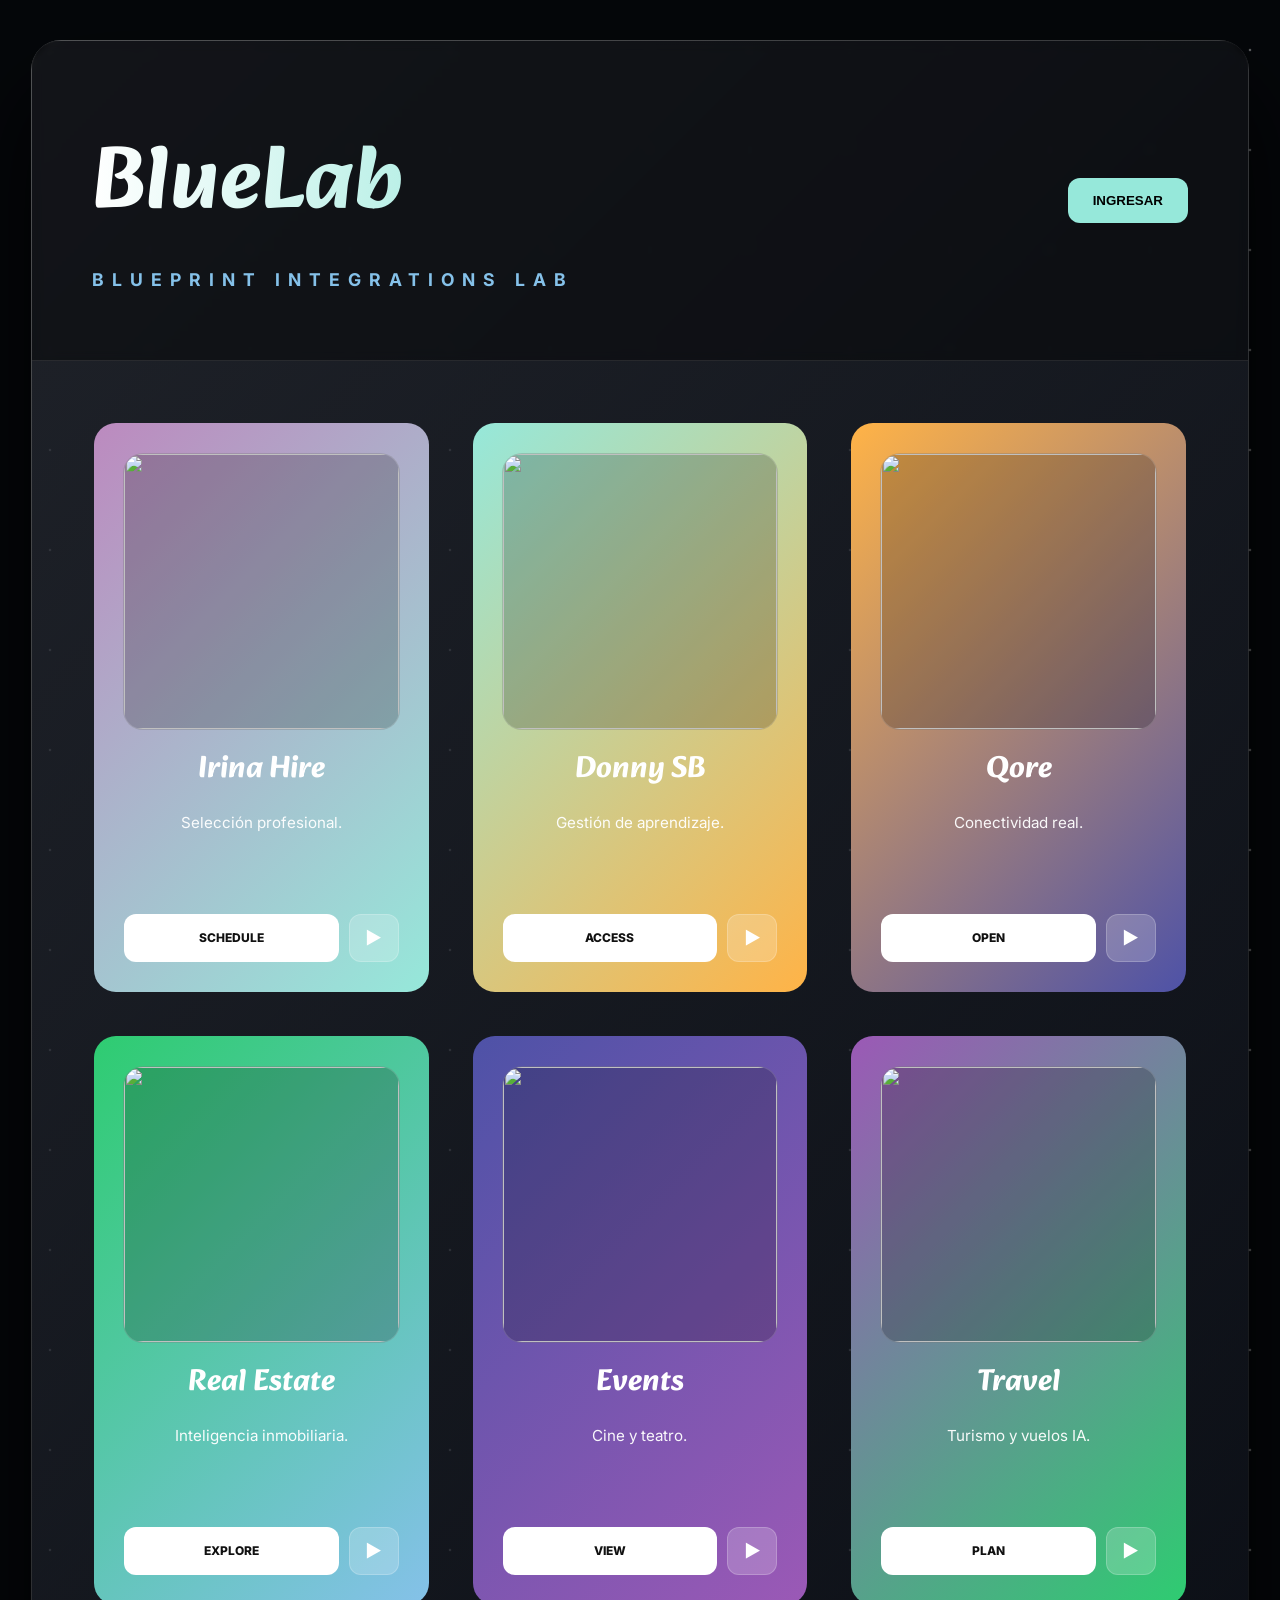
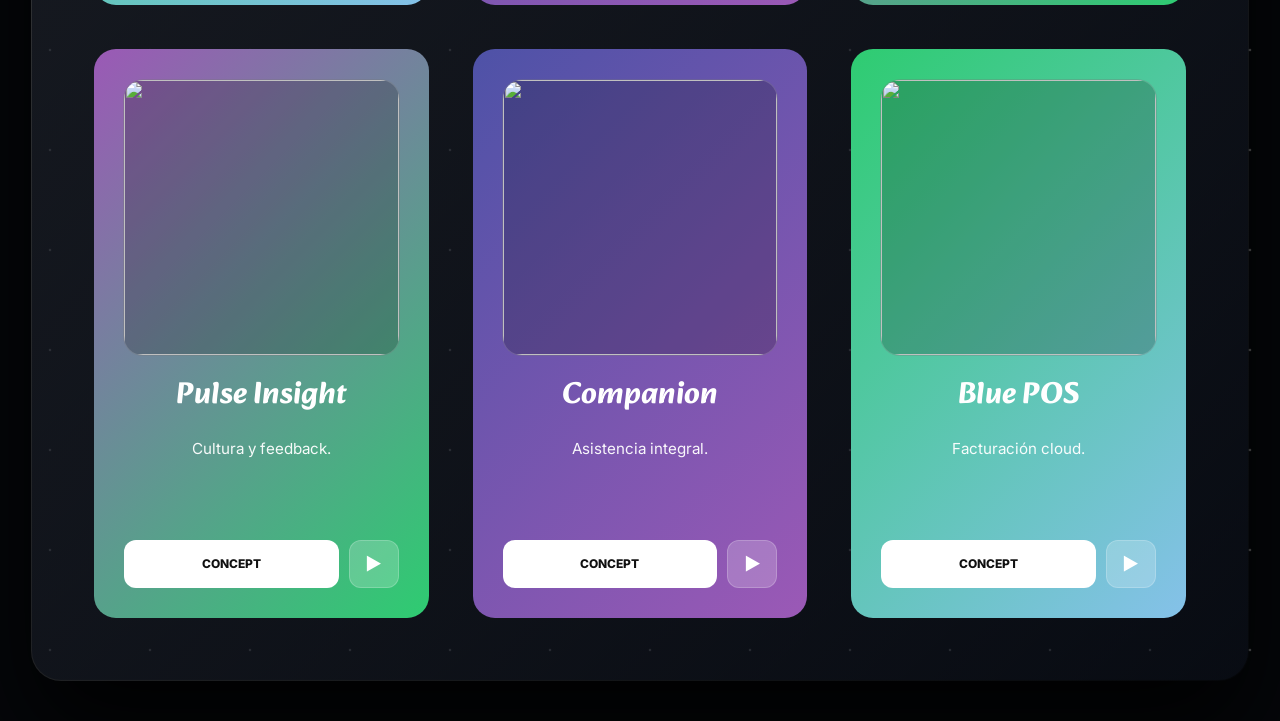
==== index.html @ 82acfb69 "Update index.html" ====
<!DOCTYPE html>
<html lang="es">
<head>
    <meta charset="UTF-8">
    <meta name="viewport" content="width=device-width, initial-scale=1.0">
    <title>BlueLab | Blueprint Integrations Lab</title>
    <link rel="icon" href="/favicon.ico" type="image/x-icon">
    <link href="https://fonts.googleapis.com/css2?family=Alkatra:wght@700&family=Inter:wght@400;600;700&display=swap" rel="stylesheet">
    <script src="https://cdn.jsdelivr.net/npm/@supabase/supabase-js@2"></script>
    <style>
        :root {
            --pink-irina: #bc8abf; --mint-irina: #96e8da; --bg-dark: #05070a;
            --orange-donny: #ffb347; --blue-qore: #4e52a7; --purple-comp: #9b59b6;
            --green-pulse: #2ecc71; --blue-next: #85c1e9;
        }
        body { margin: 0; padding: 0; background-color: var(--bg-dark); font-family: 'Inter', sans-serif; display: flex; justify-content: center; min-height: 100vh; color: white; background-image: radial-gradient(white, rgba(255,255,255,.1) 1px, transparent 2px); background-size: 100px 100px; }
        .report-frame { width: 95%; max-width: 1300px; margin: 40px 0; padding: 1px; border-radius: 30px; background: linear-gradient(135deg, rgba(255,255,255,0.3), transparent); box-shadow: 0 50px 100px rgba(0,0,0,0.9); overflow: hidden; }
        .report-content { background: linear-gradient(rgba(10, 14, 23, 0.7), rgba(10, 14, 23, 0.7)), url('https://i.ibb.co/1tx0dKMJ/fondoweb.jpg'); background-size: cover; background-position: center; border-radius: 29px; min-height: 100%; display: flex; flex-direction: column; }
        header { padding: 70px 60px; text-align: left; background: rgba(0, 0, 0, 0.4); backdrop-filter: blur(5px); border-bottom: 1px solid rgba(255, 255, 255, 0.1); display: flex; justify-content: space-between; align-items: center; }
        .brand h1 { font-family: 'Alkatra', cursive; font-size: 5.5rem; margin: 0; background: linear-gradient(to right, #fff, var(--mint-irina)); -webkit-background-clip: text; -webkit-text-fill-color: transparent; }
        .brand span { font-size: 1.1rem; letter-spacing: 8px; text-transform: uppercase; font-weight: 700; color: #85c1e9; display: block; margin-top: 10px; }
        .auth-zone { display: flex; gap: 15px; }
        .auth-btn { background: var(--mint-irina); color: #000; border: none; padding: 15px 25px; border-radius: 12px; font-weight: 800; cursor: pointer; text-transform: uppercase; }
        .project-grid { padding: 60px; display: grid; grid-template-columns: repeat(auto-fit, minmax(320px, 1fr)); gap: 40px; }
        .card { border-radius: 24px; padding: 2px; position: relative; overflow: hidden; transition: 0.3s ease; display: flex; flex-direction: column; aspect-ratio: 2 / 3.4; }
        .card::before, .card::after { content: ''; position: absolute; top: 50%; left: 50%; width: 250%; height: 250%; background: conic-gradient(transparent, transparent, transparent, white); transform: translate(-50%, -50%); animation: rotate 4s linear infinite; display: none; z-index: 0; }
        .card:hover::before, .card:hover::after { display: block; }
        .card-inner { position: relative; z-index: 2; height: 100%; width: 100%; border-radius: 22px; padding: 30px; display: flex; flex-direction: column; box-sizing: border-box; align-items: center; text-align: center; }
        .card-img-container { width: 100%; aspect-ratio: 1 / 1; border-radius: 20px; margin-bottom: 25px; overflow: hidden; background: rgba(0,0,0,0.2); border: 1px solid rgba(255,255,255,0.15); }
        .card-img-container img { width: 100%; height: 100%; object-fit: cover; }
        .card h2 { font-family: 'Alkatra', cursive; font-size: 1.9rem; margin: 0 0 12px 0; color: white; line-height: 1; }
        .card p { font-size: 0.95rem; line-height: 1.4; margin-bottom: 20px; flex-grow: 1; color: rgba(255,255,255,0.95); }
        .btn-row { display: flex; gap: 10px; height: 48px; width: 100%; }
        .card-btn { background: white; border-radius: 12px; text-decoration: none; font-size: 0.75rem; font-weight: 800; color: #111; display: flex; align-items: center; justify-content: center; flex-grow: 1; text-transform: uppercase; }
        .btn-video { width: 48px; flex-grow: 0; background: rgba(255,255,255,0.2); color: white; font-size: 1.1rem; border: 1px solid rgba(255,255,255,0.2); }
        @keyframes rotate { from { transform: translate(-50%, -50%) rotate(0deg); } to { transform: translate(-50%, -50%) rotate(360deg); } }
        /* Degradados */
        .c-irina .card-inner { background: linear-gradient(135deg, #bc8abf 0%, #96e8da 100%); }
        .c-donny .card-inner { background: linear-gradient(135deg, #96e8da 0%, #ffb347 100%); }
        .c-qore .card-inner { background: linear-gradient(135deg, #ffb347 0%, #4e52a7 100%); }
        .c-companion .card-inner { background: linear-gradient(135deg, #4e52a7 0%, #9b59b6 100%); }
        .c-pulse .card-inner { background: linear-gradient(135deg, #9b59b6 0%, #2ecc71 100%); }
        .c-next .card-inner { background: linear-gradient(135deg, #2ecc71 0%, #85c1e9 100%); }
        /* Modal y Recuperar */
        .modal { display: none; position: fixed; top: 0; left: 0; width: 100%; height: 100%; background: rgba(0,0,0,0.85); z-index: 1000; justify-content: center; align-items: center; }
        .modal-content { background: #111; padding: 40px; border-radius: 20px; width: 320px; text-align: center; border: 1px solid var(--mint-irina); position: relative; }
        .close-btn { position: absolute; top: 15px; right: 20px; cursor: pointer; font-size: 1.5rem; }
        .modal-content input { width: 100%; padding: 12px; margin: 10px 0; border-radius: 8px; border: 1px solid #333; background: #000; color: white; box-sizing: border-box; }
        .modal-content button { width: 100%; padding: 12px; margin: 5px 0; border-radius: 8px; border: none; cursor: pointer; font-weight: 800; text-transform: uppercase; }
        .forgot-link { display: block; margin-top: 15px; color: var(--mint-irina); font-size: 0.8rem; text-decoration: underline; cursor: pointer; }
    </style>
</head>
<body>
    <div id="loginModal" class="modal">
        <div class="modal-content">
            <span class="close-btn" onclick="document.getElementById('loginModal').style.display='none'">×</span>
            <h2>Acceso BlueLab</h2>
            <input type="email" id="email" placeholder="Email">
            <input type="password" id="password" placeholder="Contraseña">
            <button style="background: var(--mint-irina);" onclick="ingresar()">Iniciar Sesión</button>
            <button style="background: white;" onclick="registrarse()">Crear Cuenta</button>
            <span class="forgot-link" onclick="alert('Funcionalidad de recuperación próximamente')">¿Olvidaste tu contraseña?</span>
        </div>
    </div>
    <div class="report-frame">
        <div class="report-content">
            <header>
                <div class="brand"><h1>BlueLab</h1><span>Blueprint Integrations Lab</span></div>
                <div class="auth-zone">
                    <button class="auth-btn" id="loginBtn" onclick="document.getElementById('loginModal').style.display='flex'">INGRESAR</button>
                    <button class="auth-btn" id="logoutBtn" style="display:none;" onclick="cerrarSesion()">SALIR</button>
                </div>
            </header>
            <div class="project-grid">
                <div class="card c-irina"><div class="card-inner"><div class="card-img-container"><img src="https://i.ibb.co/wNPN7GP4/cuadrada-para-blic-de-sitio-bluelab.jpg"></div><h2>Irina Hire</h2><p>Selección profesional.</p><div class="btn-row"><a href="#" class="card-btn">SCHEDULE</a><a href="https://youtube.com/shorts/9UOam90EQP8" target="_blank" class="card-btn btn-video">▶</a></div></div></div>
                <div class="card c-donny"><div class="card-inner"><div class="card-img-container"><img src="https://i.ibb.co/bjgN68bS/donny-sb-concept-v1.jpg"></div><h2>Donny SB</h2><p>Gestión de aprendizaje.</p><div class="btn-row"><a href="#" class="card-btn">ACCESS</a><a href="#" class="card-btn btn-video">▶</a></div></div></div>
                <div class="card c-qore"><div class="card-inner"><div class="card-img-container"><img src="https://images.unsplash.com/photo-1580793241553-e9f1cce181af?q=60"></div><h2>Qore</h2><p>Conectividad real.</p><div class="btn-row"><a href="#" class="card-btn">OPEN</a><a href="#" class="card-btn btn-video">▶</a></div></div></div>
                <div class="card c-next"><div class="card-inner"><div class="card-img-container"><img src="https://images.unsplash.com/photo-1560518883-ce09059eeffa?q=60"></div><h2>Real Estate</h2><p>Inteligencia inmobiliaria.</p><div class="btn-row"><a href="#" class="card-btn">EXPLORE</a><a href="#" class="card-btn btn-video">▶</a></div></div></div>
                <div class="card c-companion"><div class="card-inner"><div class="card-img-container"><img src="https://images.unsplash.com/photo-1485846234645-a62644f84728?q=60"></div><h2>Events</h2><p>Cine y teatro.</p><div class="btn-row"><a href="#" class="card-btn">VIEW</a><a href="#" class="card-btn btn-video">▶</a></div></div></div>
                <div class="card c-pulse"><div class="card-inner"><div class="card-img-container"><img src="https://encrypted-tbn0.gstatic.com/images?q=tbn:ANd9GcQRuXhbOUpf5Eh656WXeJvWC0ZZAmB9bSyvWw&s"></div><h2>Travel</h2><p>Turismo y vuelos IA.</p><div class="btn-row"><a href="#" class="card-btn">PLAN</a><a href="#" class="card-btn btn-video">▶</a></div></div></div>
                <div class="card c-pulse"><div class="card-inner"><div class="card-img-container"><img src="https://thumbs.dreamstime.com/b/close-up-quantum-computer-system-444197861.jpg"></div><h2>Pulse Insight</h2><p>Cultura y feedback.</p><div class="btn-row"><a href="#" class="card-btn">CONCEPT</a><a href="#" class="card-btn btn-video">▶</a></div></div></div>
                <div class="card c-companion"><div class="card-inner"><div class="card-img-container"><img src="https://images.unsplash.com/photo-1696457155539-411a72d08d4a?fm=jpg&q=60&w=3000&auto=format&fit=crop&ixlib=rb-4.1.0&ixid=M3wxMjA3fDB8MHxwaG90by1wYWdlfHx8fGVufDB8fHx8fA%3D%3D"></div><h2>Companion</h2><p>Asistencia integral.</p><div class="btn-row"><a href="#" class="card-btn">CONCEPT</a><a href="#" class="card-btn btn-video">▶</a></div></div></div>
                <div class="card c-next"><div class="card-inner"><div class="card-img-container"><img src="https://www.ruralprimicias.com.ar/wp-content/uploads/2025/11/cyber_monday_no_border.png"></div><h2>Blue POS</h2><p>Facturación cloud.</p><div class="btn-row"><a href="#" class="card-btn">CONCEPT</a><a href="#" class="card-btn btn-video">▶</a></div></div></div>
            </div>
        </div>
    </div>
    <script>
        const supabase = supabase.createClient('https://zuzvozgjsppkxvdlptmk.supabase.co', 'eyJhbGciOiJIUzI1NiIsInR5cCI6IkpXVCJ9.eyJpc3MiOiJzdXBhYmFzZSIsInJlZiI6Inp1enZvemdqc3Bwa3h2ZGxwdG1rIiwicm9sZSI6ImFub24iLCJpYXQiOjE3Nzk4OTM2MTYsImV4cCI6MjA5NTQ2OTYxNn0.M-g00y8s9FYwzzVg2mqJoazwQkOsk35gukoOqDZ32r0');
        
        async function ingresar() {
            const email = document.getElementById('email').value;
            const password = document.getElementById('password').value;
            const { error } = await supabase.auth.signInWithPassword({ email, password });
            if (error) alert(error.message); else { document.getElementById('loginModal').style.display='none'; location.reload(); }
        }
        async function registrarse() {
            const email = document.getElementById('email').value;
            const password = document.getElementById('password').value;
            const { error } = await supabase.auth.signUp({ email, password });
            if (error) alert(error.message); else alert("Revisa tu correo para confirmar.");
        }
        async function cerrarSesion() { await supabase.auth.signOut(); location.reload(); }
        
        supabase.auth.onAuthStateChange((event, session) => {
            if (session) { document.getElementById('loginBtn').style.display = 'none'; document.getElementById('logoutBtn').style.display = 'block'; }
        });
    </script>
</body>
</html>
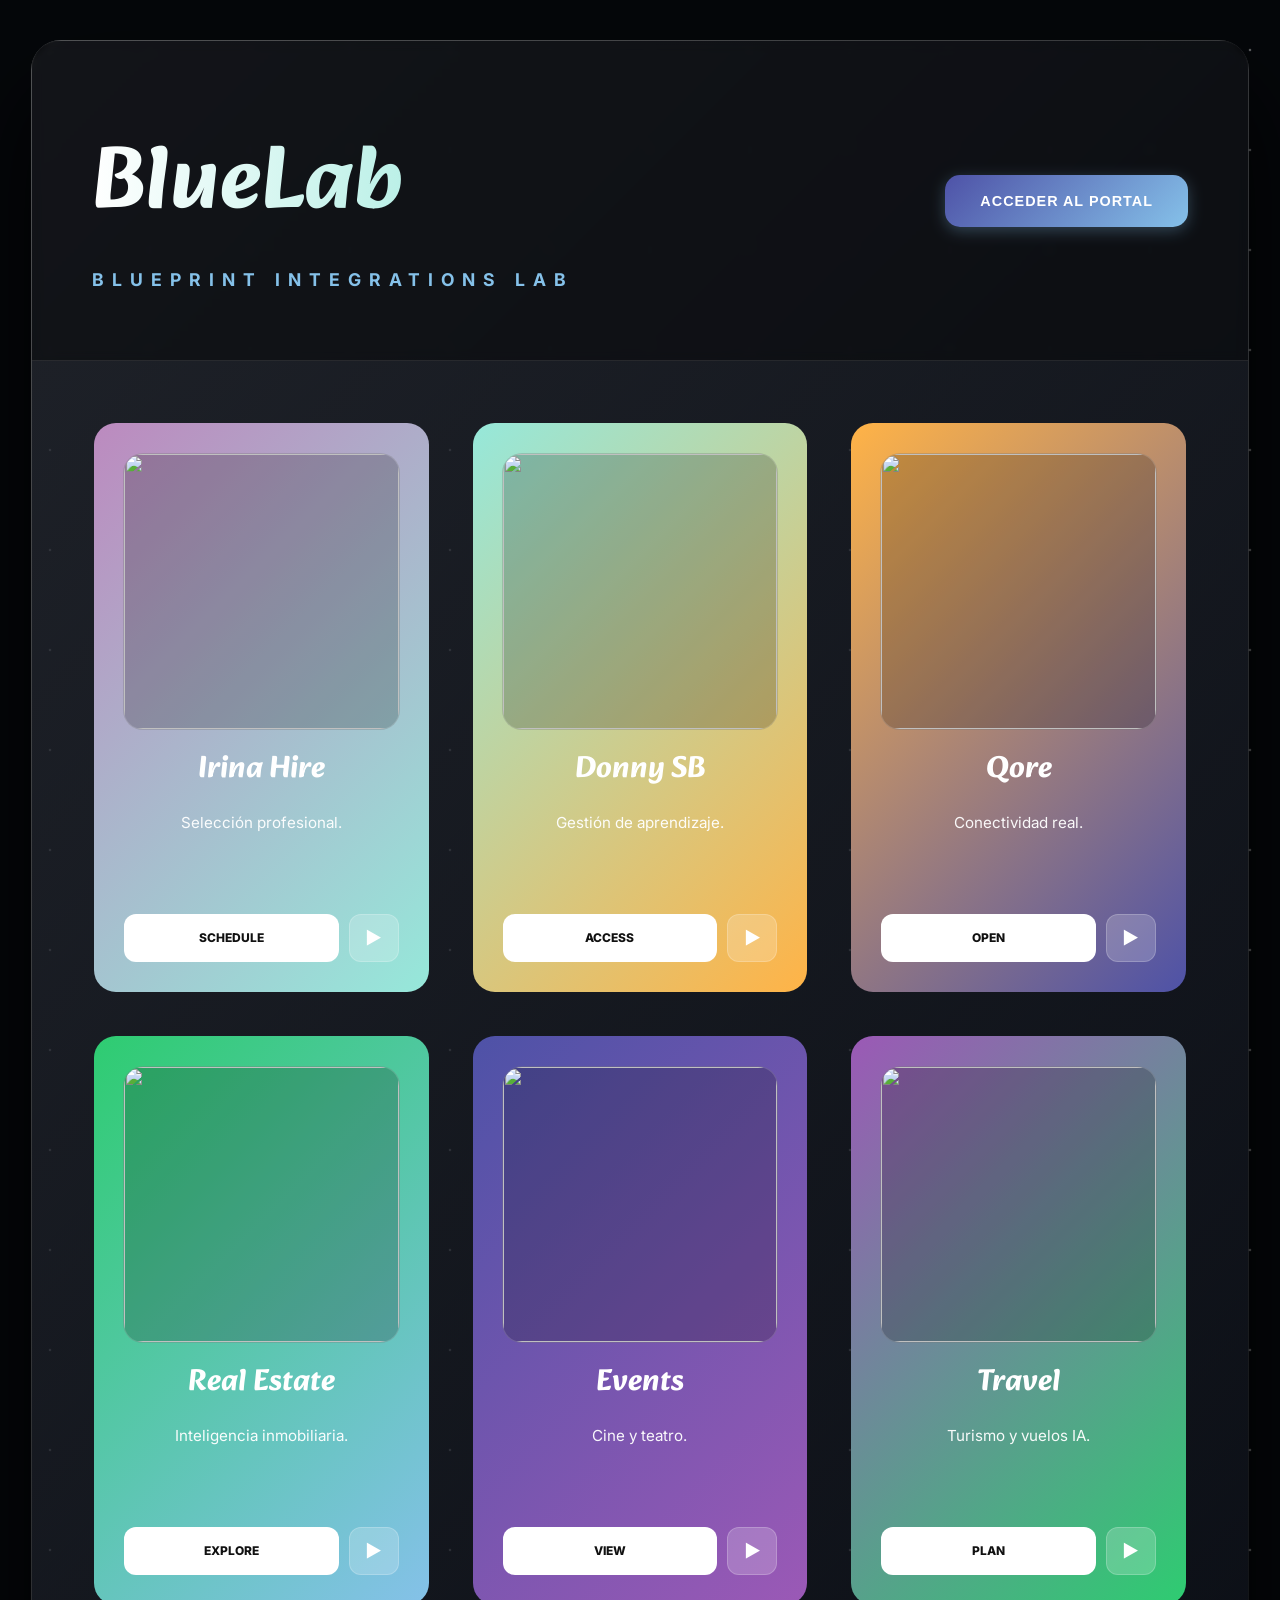
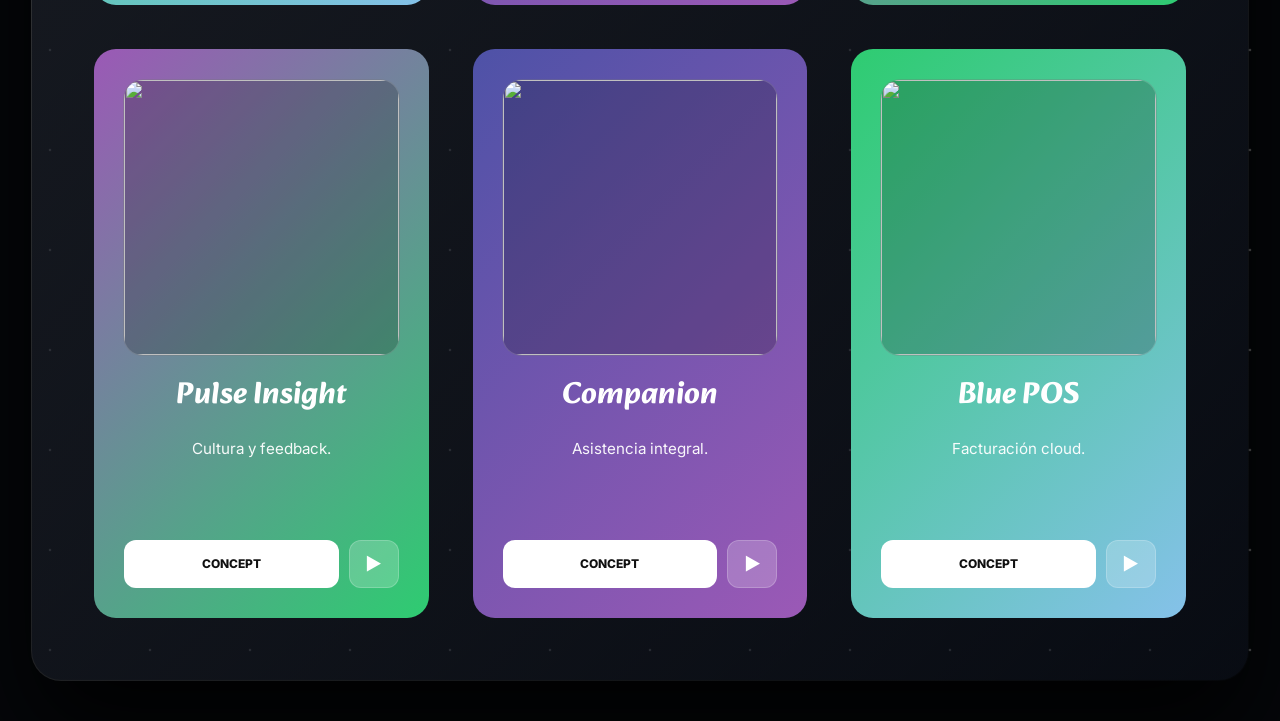
==== commit 9619dae5: "Update index.html" ====
--- a/index.html
+++ b/index.html
@@ -20,7 +20,15 @@
         .brand h1 { font-family: 'Alkatra', cursive; font-size: 5.5rem; margin: 0; background: linear-gradient(to right, #fff, var(--mint-irina)); -webkit-background-clip: text; -webkit-text-fill-color: transparent; }
         .brand span { font-size: 1.1rem; letter-spacing: 8px; text-transform: uppercase; font-weight: 700; color: #85c1e9; display: block; margin-top: 10px; }
         .auth-zone { display: flex; gap: 15px; }
-        .auth-btn { background: var(--mint-irina); color: #000; border: none; padding: 15px 25px; border-radius: 12px; font-weight: 800; cursor: pointer; text-transform: uppercase; }
+        
+        /* Botón 3D mejorado */
+        .auth-btn { background: linear-gradient(135deg, var(--blue-qore), var(--blue-next)); color: white; border: none; padding: 18px 35px; border-radius: 15px; font-weight: 800; cursor: pointer; text-transform: uppercase; box-shadow: 0 4px 15px rgba(133, 193, 233, 0.3); transition: transform 0.2s, box-shadow 0.2s; font-size: 0.9rem; letter-spacing: 1px; }
+        .auth-btn:hover { transform: translateY(-2px); box-shadow: 0 6px 20px rgba(133, 193, 233, 0.5); }
+        
+        .user-profile { display: flex; align-items: center; gap: 15px; background: rgba(255,255,255,0.1); padding: 8px 20px 8px 8px; border-radius: 50px; border: 1px solid rgba(255,255,255,0.2); }
+        .user-avatar { width: 40px; height: 40px; border-radius: 50%; border: 2px solid var(--mint-irina); }
+        .user-name { font-size: 0.9rem; font-weight: 600; }
+        
         .project-grid { padding: 60px; display: grid; grid-template-columns: repeat(auto-fit, minmax(320px, 1fr)); gap: 40px; }
         .card { border-radius: 24px; padding: 2px; position: relative; overflow: hidden; transition: 0.3s ease; display: flex; flex-direction: column; aspect-ratio: 2 / 3.4; }
         .card::before, .card::after { content: ''; position: absolute; top: 50%; left: 50%; width: 250%; height: 250%; background: conic-gradient(transparent, transparent, transparent, white); transform: translate(-50%, -50%); animation: rotate 4s linear infinite; display: none; z-index: 0; }
@@ -34,32 +42,29 @@
         .card-btn { background: white; border-radius: 12px; text-decoration: none; font-size: 0.75rem; font-weight: 800; color: #111; display: flex; align-items: center; justify-content: center; flex-grow: 1; text-transform: uppercase; }
         .btn-video { width: 48px; flex-grow: 0; background: rgba(255,255,255,0.2); color: white; font-size: 1.1rem; border: 1px solid rgba(255,255,255,0.2); }
         @keyframes rotate { from { transform: translate(-50%, -50%) rotate(0deg); } to { transform: translate(-50%, -50%) rotate(360deg); } }
-        /* Degradados */
         .c-irina .card-inner { background: linear-gradient(135deg, #bc8abf 0%, #96e8da 100%); }
         .c-donny .card-inner { background: linear-gradient(135deg, #96e8da 0%, #ffb347 100%); }
         .c-qore .card-inner { background: linear-gradient(135deg, #ffb347 0%, #4e52a7 100%); }
         .c-companion .card-inner { background: linear-gradient(135deg, #4e52a7 0%, #9b59b6 100%); }
         .c-pulse .card-inner { background: linear-gradient(135deg, #9b59b6 0%, #2ecc71 100%); }
         .c-next .card-inner { background: linear-gradient(135deg, #2ecc71 0%, #85c1e9 100%); }
-        /* Modal y Recuperar */
         .modal { display: none; position: fixed; top: 0; left: 0; width: 100%; height: 100%; background: rgba(0,0,0,0.85); z-index: 1000; justify-content: center; align-items: center; }
         .modal-content { background: #111; padding: 40px; border-radius: 20px; width: 320px; text-align: center; border: 1px solid var(--mint-irina); position: relative; }
         .close-btn { position: absolute; top: 15px; right: 20px; cursor: pointer; font-size: 1.5rem; }
-        .modal-content input { width: 100%; padding: 12px; margin: 10px 0; border-radius: 8px; border: 1px solid #333; background: #000; color: white; box-sizing: border-box; }
-        .modal-content button { width: 100%; padding: 12px; margin: 5px 0; border-radius: 8px; border: none; cursor: pointer; font-weight: 800; text-transform: uppercase; }
-        .forgot-link { display: block; margin-top: 15px; color: var(--mint-irina); font-size: 0.8rem; text-decoration: underline; cursor: pointer; }
+        .google-btn { background: white; color: #555; padding: 12px; width: 100%; border-radius: 8px; border: none; cursor: pointer; font-weight: 800; display: flex; align-items: center; justify-content: center; gap: 10px; margin-top: 20px; }
+        .google-icon { width: 20px; }
     </style>
 </head>
 <body>
     <div id="loginModal" class="modal">
         <div class="modal-content">
             <span class="close-btn" onclick="document.getElementById('loginModal').style.display='none'">×</span>
-            <h2>Acceso BlueLab</h2>
-            <input type="email" id="email" placeholder="Email">
-            <input type="password" id="password" placeholder="Contraseña">
-            <button style="background: var(--mint-irina);" onclick="ingresar()">Iniciar Sesión</button>
-            <button style="background: white;" onclick="registrarse()">Crear Cuenta</button>
-            <span class="forgot-link" onclick="alert('Funcionalidad de recuperación próximamente')">¿Olvidaste tu contraseña?</span>
+            <h2>BlueLab Acceso</h2>
+            <p style="font-size: 0.9rem; color: #888;">Ingresá con tu cuenta de Google para continuar.</p>
+            <button class="google-btn" onclick="ingresarConGoogle()">
+                <img src="https://upload.wikimedia.org/wikipedia/commons/c/c1/Google_%22G%22_logo.svg" class="google-icon">
+                INGRESAR CON GOOGLE
+            </button>
         </div>
     </div>
     <div class="report-frame">
@@ -67,8 +72,12 @@
             <header>
                 <div class="brand"><h1>BlueLab</h1><span>Blueprint Integrations Lab</span></div>
                 <div class="auth-zone">
-                    <button class="auth-btn" id="loginBtn" onclick="document.getElementById('loginModal').style.display='flex'">INGRESAR</button>
-                    <button class="auth-btn" id="logoutBtn" style="display:none;" onclick="cerrarSesion()">SALIR</button>
+                    <button class="auth-btn" id="loginBtn" onclick="document.getElementById('loginModal').style.display='flex'">ACCEDER AL PORTAL</button>
+                    <div id="userZone" style="display:none;" class="user-profile">
+                        <img id="userAvatar" class="user-avatar" src="">
+                        <span id="userName" class="user-name"></span>
+                        <button class="auth-btn" style="padding: 8px 15px; font-size: 0.7rem; background: #333;" onclick="cerrarSesion()">SALIR</button>
+                    </div>
                 </div>
             </header>
             <div class="project-grid">
@@ -85,25 +94,46 @@
         </div>
     </div>
     <script>
-        const supabase = supabase.createClient('https://zuzvozgjsppkxvdlptmk.supabase.co', 'eyJhbGciOiJIUzI1NiIsInR5cCI6IkpXVCJ9.eyJpc3MiOiJzdXBhYmFzZSIsInJlZiI6Inp1enZvemdqc3Bwa3h2ZGxwdG1rIiwicm9sZSI6ImFub24iLCJpYXQiOjE3Nzk4OTM2MTYsImV4cCI6MjA5NTQ2OTYxNn0.M-g00y8s9FYwzzVg2mqJoazwQkOsk35gukoOqDZ32r0');
+        console.log("--- INICIANDO SCRIPT DE AUTENTICACIÓN ---");
         
-        async function ingresar() {
-            const email = document.getElementById('email').value;
-            const password = document.getElementById('password').value;
-            const { error } = await supabase.auth.signInWithPassword({ email, password });
-            if (error) alert(error.message); else { document.getElementById('loginModal').style.display='none'; location.reload(); }
+        if (!window.sbClient) {
+            window.sbClient = supabase.createClient(
+                'https://zuzvozgjsppkxvdlptmk.supabase.co', 
+                'eyJhbGciOiJIUzI1NiIsInR5cCI6IkpXVCJ9.eyJpc3MiOiJzdXBhYmFzZSIsInJlZiI6Inp1enZvemdqc3Bwa3h2ZGxwdG1rIiwicm9sZSI6ImFub24iLCJpYXQiOjE3Nzk4OTM2MTYsImV4cCI6MjA5NTQ2OTYxNn0.M-g00y8s9FYwzzVg2mqJoazwQkOsk35gukoOqDZ32r0'
+            );
+            console.log("Supabase: Cliente inicializado.");
         }
-        async function registrarse() {
-            const email = document.getElementById('email').value;
-            const password = document.getElementById('password').value;
-            const { error } = await supabase.auth.signUp({ email, password });
-            if (error) alert(error.message); else alert("Revisa tu correo para confirmar.");
-        }
-        async function cerrarSesion() { await supabase.auth.signOut(); location.reload(); }
+
+        window.ingresarConGoogle = async function() {
+            console.log("Supabase: Intentando logueo con Google...");
+            document.getElementById('loginModal').style.display = 'none';
+            const { error } = await window.sbClient.auth.signInWithOAuth({ 
+                provider: 'google',
+                options: { redirectTo: 'https://bluelab.online' }
+            });
+            if (error) console.error("Supabase: Error al iniciar:", error.message);
+        };
+
+        window.cerrarSesion = async function() { 
+            console.log("Supabase: Cerrando sesión...");
+            await window.sbClient.auth.signOut(); 
+            location.reload(); 
+        };
         
-        supabase.auth.onAuthStateChange((event, session) => {
-            if (session) { document.getElementById('loginBtn').style.display = 'none'; document.getElementById('logoutBtn').style.display = 'block'; }
+        window.sbClient.auth.onAuthStateChange((event, session) => {
+            console.log("Supabase: Estado de auth cambiado ->", event);
+            if (session) { 
+                console.log("Supabase: Sesión detectada:", session.user.email);
+                document.getElementById('loginBtn').style.display = 'none';
+                document.getElementById('userZone').style.display = 'flex';
+                document.getElementById('userName').innerText = session.user.user_metadata.full_name || 'Usuario';
+                document.getElementById('userAvatar').src = session.user.user_metadata.avatar_url || 'https://via.placeholder.com/40';
+            } else {
+                console.log("Supabase: No hay sesión activa.");
+            }
         });
+        
+        console.log("--- SCRIPT CARGADO CORRECTAMENTE ---");
     </script>
 </body>
 </html>
